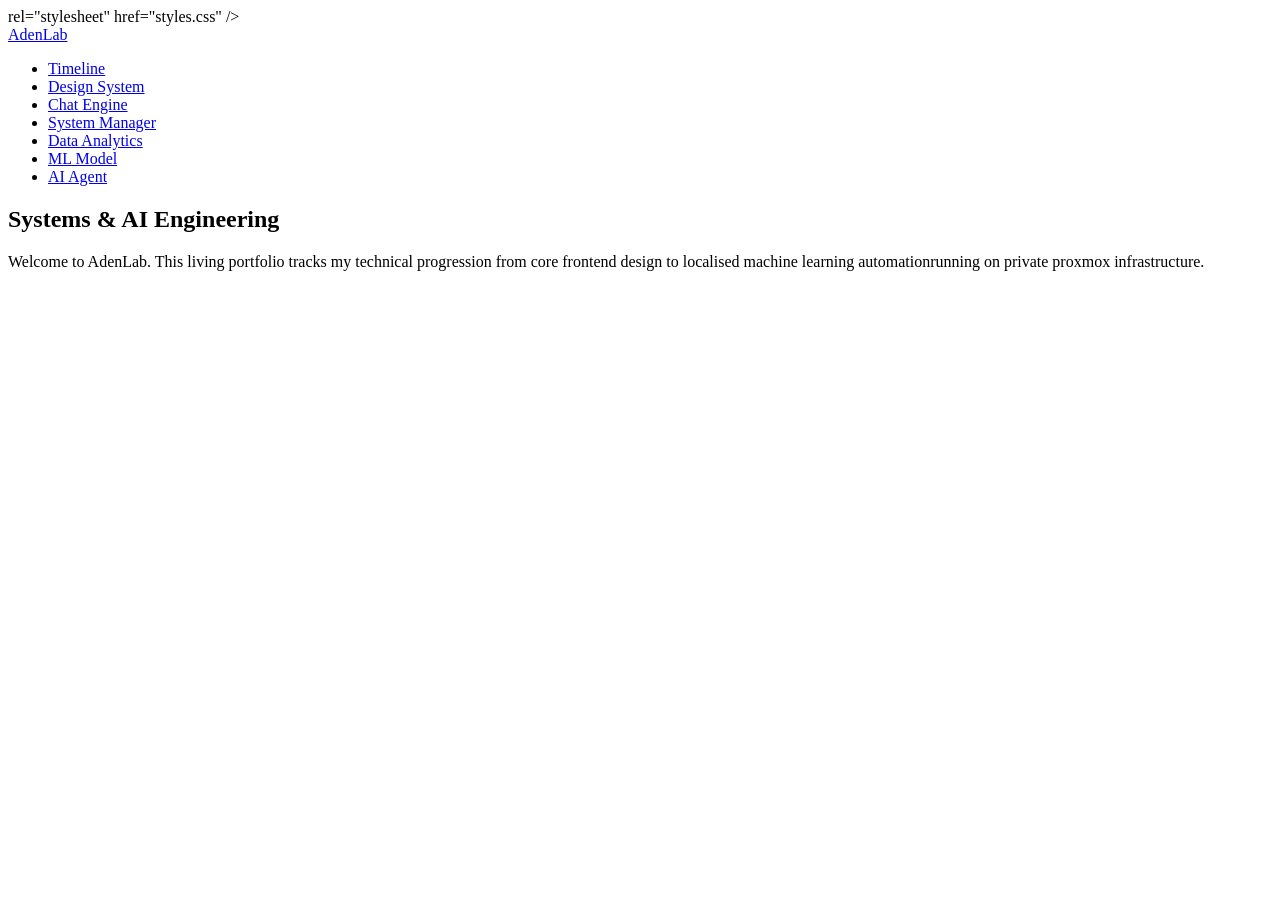
==== index.html @ 6dbb4dad "feat: initialize portfolio hub with teal workstation theme" ====
﻿<!DOCTYPE html>

<html lang="en">
<head>
    <meta charset="utf-8" />
    <meta name="viewport" content="width=device-width, initial-scale=1.0" />
    <title>AdenLab | Systems & AI Engineering</title>
    <link /> rel="stylesheet" href="styles.css" />
</head>
<body>
    <header>
        <nav>
            <a href="/" class="logo">AdenLab</a>
            <ul>
                <li><a href="/timeline">Timeline</a></li>
                <li><a href="/design-system">Design System</a></li>
                <li><a href="/chat-engine">Chat Engine</a></li>
                <li><a href="/system-manager">System Manager</a></li>
                <li><a href="/data-analytics">Data Analytics</a></li>
                <li><a href="/ml-classifier">ML Model</a></li>
                <li><a href="/assistant" class="btn-highlight">AI Agent</a></li>
            </ul>
        </nav>
    </header>

    <main>
        <section class="hero">
            <h1>Systems & AI Engineering</h1>
            <p>Welcome to AdenLab. This living portfolio tracks my technical progression from core frontend design to localised machine learning automationrunning on private proxmox infrastructure.</p>
        </section>

    </main>
</body>
</html>
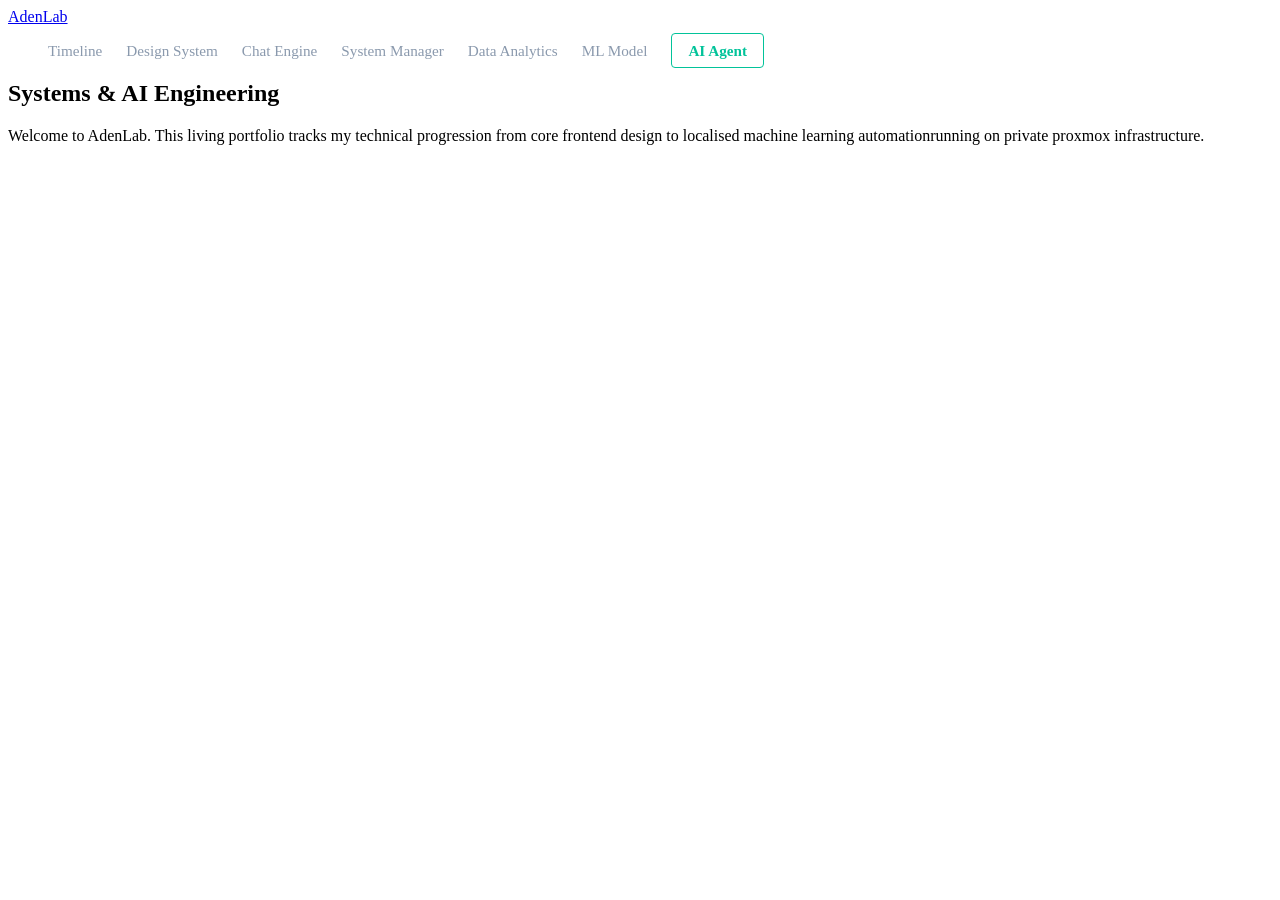
==== commit 91f4f974: "fix: update timeline stylesheet path to absolute root" ====
--- a/index.html
+++ b/index.html
@@ -5,7 +5,7 @@
     <meta charset="utf-8" />
     <meta name="viewport" content="width=device-width, initial-scale=1.0" />
     <title>AdenLab | Systems & AI Engineering</title>
-    <link /> rel="stylesheet" href="styles.css" />
+    <link rel="stylesheet" href="styles.css" />
 </head>
 <body>
     <header>
--- a/styles.css
+++ b/styles.css
@@ -0,0 +1,47 @@
+﻿:root {
+    --bg-primary: #0b0f19; /* Deep slate-navy canvas */
+    --panel-bg: #121826; /* Slightly lighter container backgrounds */
+    --text-primary: #ffffff; /* Crisp white for readable headers */
+    --text-secondary: #8a99ad; /* Soft slate-grey for body descriptions */
+    --accent: #02c39a; /* Your core structural Teal accent */
+    --accent-hover: #00a896; /* Darker, richer Teal for interactive states */
+    --border-subtle: #1f293d; /* Clean divider grid lines */
+}
+
+nav ul {
+    list-style: none;
+    display: flex;
+    align-items: center;
+    gap: 1.5rem;
+}
+
+    nav ul li a {
+        color: var(--text-secondary);
+        text-decoration: none;
+        font-size: 0.95rem;
+        font-weight: 500;
+        transition: color 0.2s ease;
+    }
+
+        nav ul li a:hover {
+            color: var(--accent);
+        }
+
+        nav ul li a.btn-highlight {
+            background-color: transparent;
+            color: var(--accent);
+            border: 1px solid var(--accent);
+            padding: 0.5rem 1rem;
+            border-radius: 4px;
+            font-weight: 600;
+            transition: all 0.2s ease;
+        }
+
+            nav ul li a.btn-highlight:hover {
+                background-color: var(--accent);
+                color: var(--bg-primary);
+            }
+
+body
+{
+}
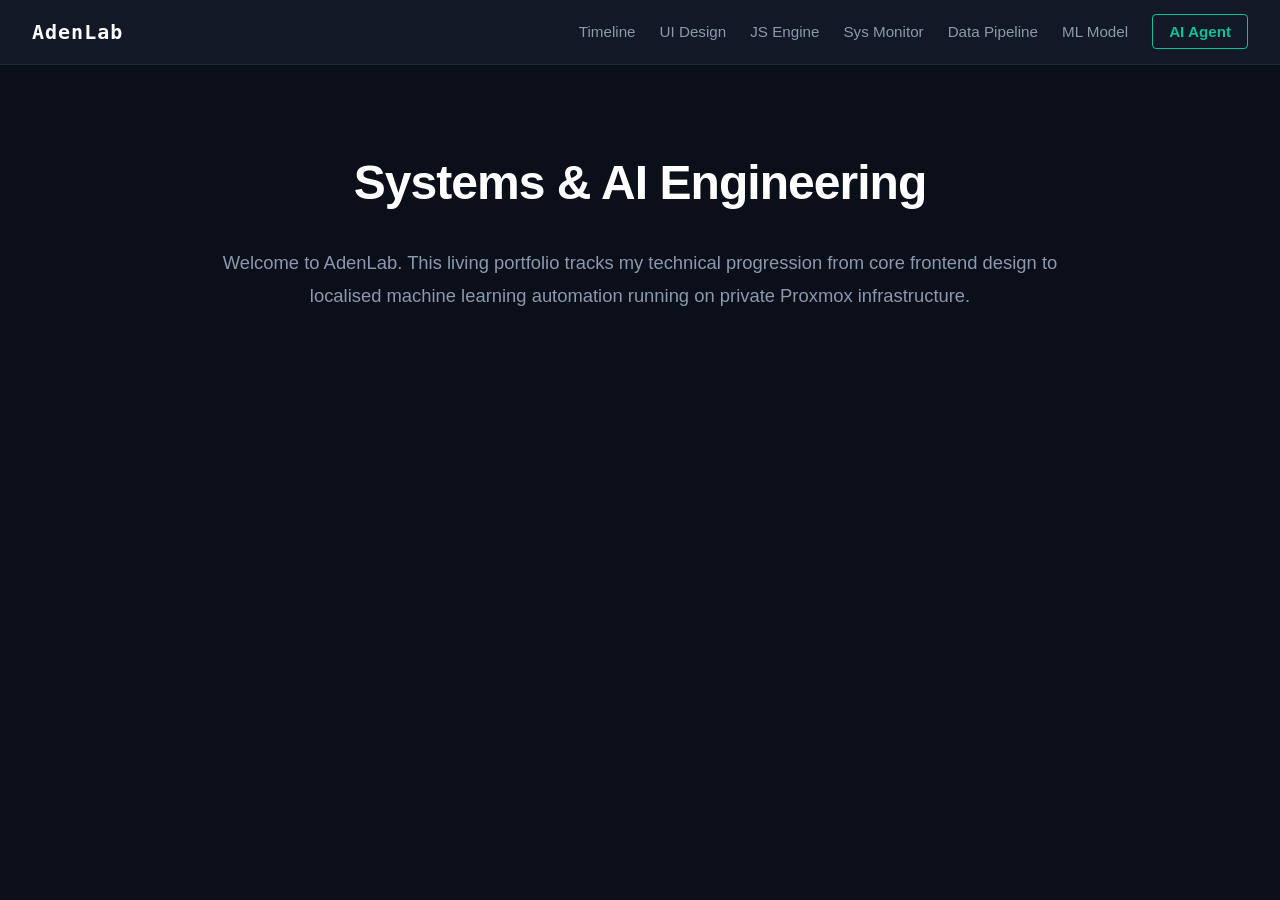
==== commit c83b5143: "Fixed Nav and home page" ====
--- a/index.html
+++ b/index.html
@@ -1,5 +1,4 @@
 ﻿<!DOCTYPE html>
-
 <html lang="en">
 <head>
     <meta charset="utf-8" />
@@ -13,10 +12,10 @@
             <a href="/" class="logo">AdenLab</a>
             <ul>
                 <li><a href="/timeline">Timeline</a></li>
-                <li><a href="/design-system">Design System</a></li>
-                <li><a href="/chat-engine">Chat Engine</a></li>
-                <li><a href="/system-manager">System Manager</a></li>
-                <li><a href="/data-analytics">Data Analytics</a></li>
+                <li><a href="/design-system">UI Design</a></li>
+                <li><a href="/chat-engine">JS Engine</a></li>
+                <li><a href="/system-manager">Sys Monitor</a></li>
+                <li><a href="/data-analytics">Data Pipeline</a></li>
                 <li><a href="/ml-classifier">ML Model</a></li>
                 <li><a href="/assistant" class="btn-highlight">AI Agent</a></li>
             </ul>
@@ -26,9 +25,8 @@
     <main>
         <section class="hero">
             <h1>Systems & AI Engineering</h1>
-            <p>Welcome to AdenLab. This living portfolio tracks my technical progression from core frontend design to localised machine learning automationrunning on private proxmox infrastructure.</p>
+            <p>Welcome to AdenLab. This living portfolio tracks my technical progression from core frontend design to localised machine learning automation running on private Proxmox infrastructure.</p>
         </section>
-
     </main>
 </body>
 </html>
--- a/styles.css
+++ b/styles.css
@@ -8,6 +8,51 @@
     --border-subtle: #1f293d; /* Clean divider grid lines */
 }
 
+/* Fixed universal selector from - to * */
+* {
+    margin: 0;
+    padding: 0;
+    box-sizing: border-box;
+}
+
+body {
+    background-color: var(--bg-primary);
+    color: var(--text-primary);
+    font-family: -apple-system, BlinkMacSystemFont, "Segoe UI", Roboto, sans-serif;
+    line-height: 1.6;
+}
+
+/* --- Global Header & Navigation (Desktop Default) --- */
+header {
+    background-color: var(--panel-bg);
+    border-bottom: 1px solid var(--border-subtle);
+    position: sticky;
+    top: 0;
+    z-index: 100;
+}
+
+nav {
+    max-width: 1400px;
+    margin: 0 auto;
+    padding: 1rem 2rem;
+    display: flex;
+    justify-content: space-between;
+    align-items: center;
+}
+
+.logo {
+    font-size: 1.25rem;
+    font-weight: 700;
+    font-family: monospace;
+    color: var(--text-primary);
+    text-decoration: none;
+    letter-spacing: 0.05em;
+}
+
+    .logo:hover {
+        color: var(--accent);
+    }
+
 nav ul {
     list-style: none;
     display: flex;
@@ -23,7 +68,8 @@
         transition: color 0.2s ease;
     }
 
-        nav ul li a:hover {
+        nav ul li a:hover,
+        nav ul li a.active {
             color: var(--accent);
         }
 
@@ -42,6 +88,447 @@
                 color: var(--bg-primary);
             }
 
-body
-{
-}+/* --- Home Page Hero Component --- */
+.hero {
+    max-width: 900px;
+    margin: 5rem auto;
+    padding: 0 2rem;
+    text-align: center;
+}
+
+    .hero h1 {
+        font-size: 3rem;
+        font-weight: 700;
+        margin-bottom: 1.5rem;
+        color: var(--text-primary);
+        letter-spacing: -0.02em;
+    }
+
+    .hero p {
+        color: var(--text-secondary);
+        font-size: 1.15rem;
+        line-height: 1.8;
+    }
+/* --- Master Timeline Layout Elements --- */
+
+.timeline-container {
+    max-width: 800px;
+    margin: 4rem auto;
+    padding: 0 2rem;
+}
+
+    .timeline-container h1 {
+        font-size: 2.5rem;
+        font-weight: 700;
+        margin-bottom: 0.5rem;
+        color: var(--text-primary);
+    }
+
+    .timeline-container .subtitle {
+        color: var(--text-secondary);
+        font-size: 1.1rem;
+        margin-bottom: 3rem;
+    }
+
+/* The Vertical Track Line */
+.timeline-axis {
+    border-left: 2px solid var(--border-subtle);
+    padding-left: 2rem;
+    display: flex;
+    flex-direction: column;
+    gap: 2.5rem;
+    margin-left: 0.5rem;
+}
+
+/* Individual Milestone Cards */
+.timeline-card {
+    background-color: var(--panel-bg);
+    border: 1px solid var(--border-subtle);
+    padding: 2rem;
+    border-radius: 8px;
+    position: relative;
+    transition: transform 0.2s ease, border-color 0.2s ease;
+}
+
+    /* Visual Node Indicator Dot on the Left Line */
+    .timeline-card::before {
+        content: "";
+        position: absolute;
+        left: calc(-2rem - 7px);
+        top: 2.3rem;
+        width: 12px;
+        height: 12px;
+        border-radius: 50%;
+        background-color: var(--border-subtle);
+        border: 2px solid var(--bg-primary);
+    }
+
+    /* Style Modifications for Active/In-Progress Milestones */
+    .timeline-card.current {
+        border-color: var(--accent);
+    }
+
+        .timeline-card.current::before {
+            background-color: var(--accent);
+            box-shadow: 0 0 10px var(--accent);
+        }
+
+/* Internal Card Text Spacing */
+.card-header {
+    display: flex;
+    justify-content: space-between;
+    align-items: center;
+    margin-bottom: 1rem;
+}
+
+.timeline-card h2 {
+    font-size: 1.4rem;
+    margin-bottom: 0.75rem;
+    color: var(--text-primary);
+}
+
+.timeline-card p {
+    color: var(--text-secondary);
+    margin-bottom: 1.25rem;
+    font-size: 0.95rem;
+}
+
+/* Custom Checklist Inside the Cards */
+.timeline-card ul {
+    list-style: none;
+    display: flex;
+    flex-direction: column;
+    gap: 0.75rem;
+}
+
+    .timeline-card ul li {
+        color: var(--text-secondary);
+        font-size: 0.9rem;
+        position: relative;
+        padding-left: 1.5rem;
+    }
+
+        /* Custom Checklist Checkboxes */
+        .timeline-card ul li::before {
+            content: "☐";
+            position: absolute;
+            left: 0;
+            color: var(--text-secondary);
+        }
+
+.timeline-card.current ul li::before {
+    color: var(--accent);
+}
+
+/* Style Modifications for Active/In-Progress Milestones */
+.timeline-card.current {
+    border-color: var(--accent);
+}
+
+    .timeline-card.current::before {
+        background-color: var(--accent);
+        box-shadow: 0 0 10px var(--accent);
+    }
+
+/* Style Modifications for Completed Milestones */
+.timeline-card.complete {
+    border-color: #00a896;
+    opacity: 0.85;
+}
+
+    .timeline-card.complete::before {
+        background-color: #00a896;
+        box-shadow: none;
+    }
+
+    .timeline-card.complete ul li::before {
+        content: "✓";
+        color: #00a896;
+        font-weight: 700;
+    }
+
+/* Internal Card Text Spacing */
+.card-header {
+    display: flex;
+}
+
+    /* Status Badges */
+    .badge {
+    font-size: 0.75rem;
+    font-weight: 700;
+    padding: 0.25rem 0.5rem;
+    border-radius: 4px;
+    letter-spacing: 0.05em;
+}
+
+.badge-progress {
+    background-color: rgba(2, 195, 154, 0.1);
+    color: var(--accent);
+    border: 1px solid var(--accent);
+}
+
+.badge-future {
+    background-color: rgba(138, 153, 173, 0.1);
+    color: var(--text-secondary);
+    border: 1px solid var(--border-subtle);
+}
+
+.date {
+    font-size: 0.85rem;
+    color: var(--text-secondary);
+    font-weight: 500;
+}
+
+/* --- AI Workspace Dashboard Layout Elements --- */
+
+/* The Main Outer Viewport Container Wrapper */
+.workspace-wrapper {
+    max-width: 1400px;
+    margin: 2rem auto;
+    padding: 0 2rem;
+    /* Activate CSS Grid for full structural alignment */
+    display: grid;
+    grid-template-columns: 1fr 1fr; /* Splits desktop space into two equal columns */
+    gap: 2rem; /* Injects precise spacing between panels */
+    min-height: calc(100vh - 120px); /* Stretches dashboard vertically to fill viewport screen */
+}
+
+/* Base Stylings for Both Left and Right Master Panels */
+.panel {
+    background-color: var(--panel-bg);
+    border: 1px solid var(--border-subtle);
+    border-radius: 8px;
+    display: flex;
+    flex-direction: column; /* Stacks header, content, and footer controls vertically */
+    overflow: hidden; /* Prevents internal content from bleeding outside rounding */
+}
+
+/* Header Sections inside Panels */
+.panel-header {
+    background-color: rgba(255, 255, 255, 0.02);
+    border-bottom: 1px solid var(--border-subtle);
+    padding: 1.25rem;
+    display: flex;
+    justify-content: space-between;
+    align-items: center;
+}
+
+    .panel-header h2 {
+        font-size: 1.1rem;
+        font-family: monospace; /* Gives a system console workstation aesthetic */
+        color: var(--text-primary);
+        letter-spacing: 0.05em;
+    }
+
+/* --- Left Panel: Terminal Chat Viewport Elements --- */
+
+.chat-panel {
+    height: 100%;
+}
+
+.chat-log-container {
+    flex: 1; /* Forces the log block to absorb all available empty center space */
+    padding: 1.5rem;
+    font-family: monospace;
+    font-size: 0.9rem;
+    overflow-y: auto; /* Adds automated scrollbars when log length overflows text boxes */
+}
+
+.system-message {
+    color: var(--accent); /* Highlights terminal core statuses in your signature Teal */
+    background-color: rgba(2, 195, 154, 0.05);
+    padding: 0.75rem 1rem;
+    border-radius: 4px;
+    border-left: 3px solid var(--accent);
+}
+
+/* Lower Prompt Entry Bar Input Controls */
+.chat-input-bar {
+    padding: 1.25rem;
+    background-color: rgba(0, 0, 0, 0.15);
+    border-top: 1px solid var(--border-subtle);
+    display: flex;
+    gap: 0.75rem;
+}
+
+    .chat-input-bar input {
+        flex: 1;
+        background-color: var(--bg-primary);
+        border: 1px solid var(--border-subtle);
+        padding: 0.75rem 1rem;
+        border-radius: 4px;
+        color: var(--text-primary);
+        font-size: 0.9rem;
+    }
+
+    .chat-input-bar button {
+        background-color: rgba(23, 32, 48, 0.8);
+        color: var(--text-secondary);
+        border: 1px solid var(--border-subtle);
+        padding: 0.75rem 1.5rem;
+        border-radius: 4px;
+        font-weight: 600;
+        cursor: not-allowed; /* Shows user controls are temporarily safely locked down */
+    }
+
+/* Status Indicator Dot System */
+.status-indicator-dot {
+    width: 8px;
+    height: 8px;
+    border-radius: 50%;
+}
+
+    .status-indicator-dot.online {
+        background-color: var(--accent);
+        box-shadow: 0 0 8px var(--accent);
+    }
+
+/* --- Right Panel: IoT Topology Elements --- */
+
+.iot-grid-container {
+    padding: 1.5rem;
+    display: grid;
+    grid-template-columns: repeat(auto-fill, minmax(220px, 1fr)); /* Automated fluid card wrapping */
+    gap: 1.25rem;
+    overflow-y: auto;
+}
+
+/* Hardware Display Cards */
+.iot-card {
+    background-color: var(--bg-primary);
+    border: 1px solid var(--border-subtle);
+    padding: 1.25rem;
+    border-radius: 6px;
+    display: flex;
+    flex-direction: column;
+    gap: 0.75rem;
+}
+
+.card-meta {
+    display: flex;
+    justify-content: space-between;
+    align-items: center;
+}
+
+.device-type {
+    font-size: 0.75rem;
+    color: var(--text-secondary);
+    text-transform: uppercase;
+    font-weight: 600;
+    letter-spacing: 0.05em;
+}
+
+.device-status {
+    font-size: 0.75rem;
+    font-weight: 700;
+    padding: 0.15rem 0.4rem;
+    border-radius: 4px;
+}
+
+    .device-status.status-on {
+        background-color: rgba(2, 195, 154, 0.1);
+        color: var(--accent);
+    }
+
+    .device-status.status-off {
+        background-color: rgba(255, 255, 255, 0.05);
+        color: var(--text-secondary);
+    }
+
+.iot-card h3 {
+    font-size: 1.1rem;
+    color: var(--text-primary);
+}
+
+.iot-card .telemetry {
+    font-size: 0.85rem;
+    color: var(--text-secondary);
+    font-family: monospace;
+}
+
+/* ==========================================================================
+   📱 RESPONSIVE DESIGN BREAKPOINTS (Screens 768px and smaller)
+   ========================================================================== */
+@media screen and (max-width: 768px) {
+
+    /* --- Global Navigation Mobile Stacking --- */
+    nav {
+        flex-direction: column;
+        gap: 1rem;
+        padding: 1rem;
+    }
+
+        nav ul {
+            flex-wrap: wrap;
+            justify-content: center;
+            gap: 1rem;
+        }
+
+            nav ul li a {
+                font-size: 0.85rem;
+            }
+
+    /* --- Timeline Page Mobile Tweaks --- */
+    .timeline-container h1 {
+        font-size: 2rem;
+    }
+
+    .timeline-container {
+        margin: 2rem auto;
+    }
+
+    .timeline-axis {
+        padding-left: 1.25rem;
+        gap: 1.75rem;
+    }
+
+    .timeline-card {
+        padding: 1.25rem;
+    }
+
+        .timeline-card::before {
+            left: calc(-1.25rem - 7px);
+        }
+
+    .card-header {
+        flex-direction: column;
+        align-items: flex-start;
+        gap: 0.5rem;
+    }
+
+    /* --- Workspace Dashboard Mobile Overrides --- */
+    .workspace-wrapper {
+        grid-template-columns: 1fr; /* Collapses side-by-side into a single stack */
+        margin: 1rem auto;
+        padding: 0 1rem;
+        gap: 1.5rem;
+        min-height: auto;
+    }
+
+    .chat-panel {
+        height: 450px; /* Gives the terminal a solid fixed view height on phones */
+    }
+
+    .iot-panel {
+        max-height: 500px; /* Limits the hardware container height */
+    }
+
+    .iot-grid-container {
+        grid-template-columns: 1fr; /* Drops device cards into a clean single stream */
+        padding: 1rem;
+        gap: 1rem;
+    }
+}
+
+.badge-progress {
+    background-color: rgba(2, 195, 154, 0.1);
+    color: var(--accent);
+    border: 1px solid var(--accent);
+}
+
+/* 🟢 ADD THIS NEW MOBILE RULE HERE: */
+.badge-complete {
+    background-color: rgba(0, 168, 150, 0.1);
+    color: #00a896;
+    border: 1px solid #00a896;
+}
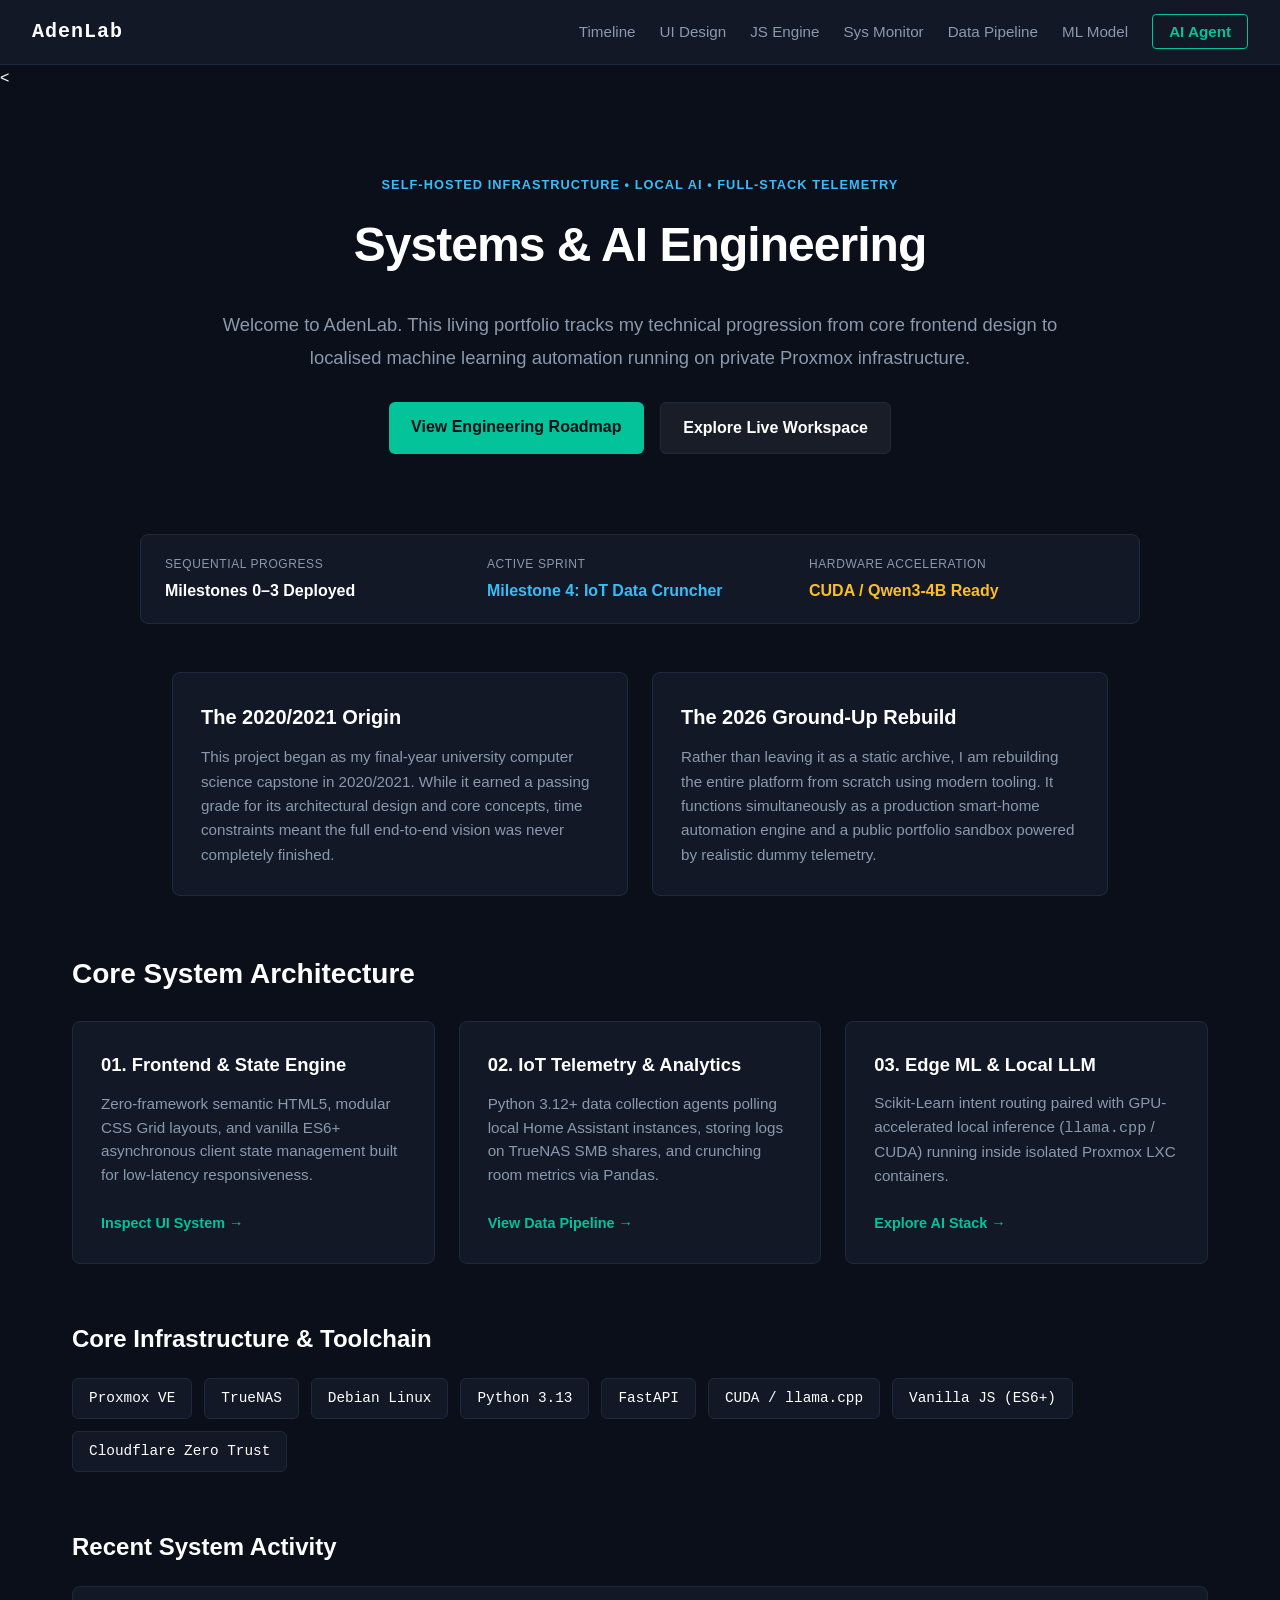
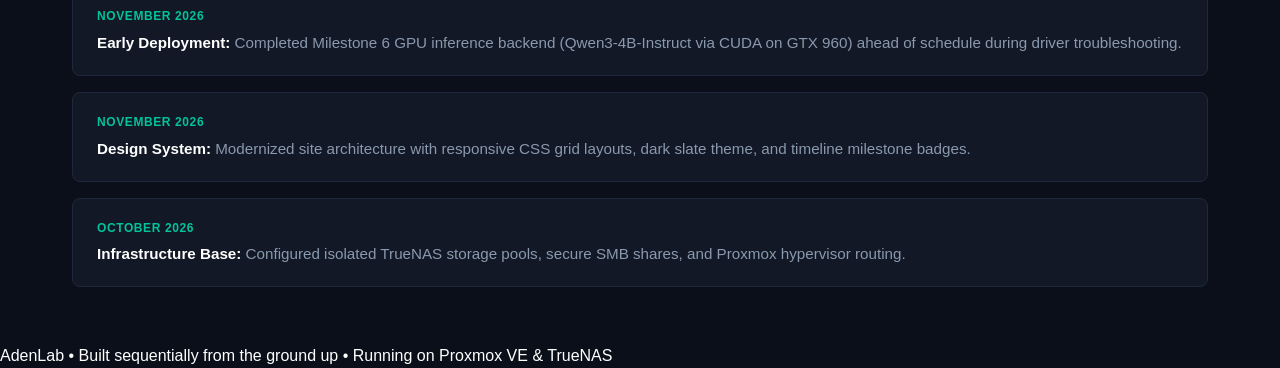
==== commit b7c09555: "- Updated index.html with a core infrastructure tech stack badge cloud and a recent system activity " ====
--- a/index.html
+++ b/index.html
@@ -22,11 +22,106 @@
         </nav>
     </header>
 
-    <main>
-        <section class="hero">
-            <h1>Systems & AI Engineering</h1>
-            <p>Welcome to AdenLab. This living portfolio tracks my technical progression from core frontend design to localised machine learning automation running on private Proxmox infrastructure.</p>
-        </section>
-    </main>
+    <<main>
+    <!-- Hero Section -->
+    <section class="hero">
+        <span class="hero-tag">Self-Hosted Infrastructure &bull; Local AI &bull; Full-Stack Telemetry</span>
+        <h1>Systems & AI Engineering</h1>
+        <p>Welcome to AdenLab. This living portfolio tracks my technical progression from core frontend design to localised machine learning automation running on private Proxmox infrastructure.</p>
+        <div class="hero-actions">
+            <a href="/timeline" class="btn-primary">View Engineering Roadmap</a>
+            <a href="/assistant" class="btn-secondary">Explore Live Workspace</a>
+        </div>
+    </section>
+
+    <!-- Current Build Status Strip -->
+    <section class="status-strip">
+        <div class="status-item">
+            <span class="status-label">Sequential Progress</span>
+            <span class="status-value">Milestones 0–3 Deployed</span>
+        </div>
+        <div class="status-item">
+            <span class="status-label">Active Sprint</span>
+            <span class="status-value active-text">Milestone 4: IoT Data Cruncher</span>
+        </div>
+        <div class="status-item">
+            <span class="status-label">Hardware Acceleration</span>
+            <span class="status-value early-text">CUDA / Qwen3-4B Ready</span>
+        </div>
+    </section>
+
+    <!-- Project Origin & Context -->
+    <section class="project-context">
+        <div class="context-card">
+            <h2>The 2020/2021 Origin</h2>
+            <p>This project began as my final-year university computer science capstone in 2020/2021. While it earned a passing grade for its architectural design and core concepts, time constraints meant the full end-to-end vision was never completely finished.</p>
+        </div>
+        <div class="context-card">
+            <h2>The 2026 Ground-Up Rebuild</h2>
+            <p>Rather than leaving it as a static archive, I am rebuilding the entire platform from scratch using modern tooling. It functions simultaneously as a production smart-home automation engine and a public portfolio sandbox powered by realistic dummy telemetry.</p>
+        </div>
+    </section>
+
+    <!-- Core Engineering Pillars -->
+    <section class="pillars-section">
+        <h2>Core System Architecture</h2>
+        <div class="pillars-grid">
+            <div class="pillar-card">
+                <h3>01. Frontend & State Engine</h3>
+                <p>Zero-framework semantic HTML5, modular CSS Grid layouts, and vanilla ES6+ asynchronous client state management built for low-latency responsiveness.</p>
+                <a href="/design-system" class="pillar-link">Inspect UI System &rarr;</a>
+            </div>
+            <div class="pillar-card">
+                <h3>02. IoT Telemetry & Analytics</h3>
+                <p>Python 3.12+ data collection agents polling local Home Assistant instances, storing logs on TrueNAS SMB shares, and crunching room metrics via Pandas.</p>
+                <a href="/data-analytics" class="pillar-link">View Data Pipeline &rarr;</a>
+            </div>
+            <div class="pillar-card">
+                <h3>03. Edge ML & Local LLM</h3>
+                <p>Scikit-Learn intent routing paired with GPU-accelerated local inference (<code>llama.cpp</code> / CUDA) running inside isolated Proxmox LXC containers.</p>
+                <a href="/ml-classifier" class="pillar-link">Explore AI Stack &rarr;</a>
+            </div>
+        </div>
+    </section>
+
+    <!-- Tech Stack & Toolchain -->
+    <section class="tech-stack-section">
+        <h2>Core Infrastructure &amp; Toolchain</h2>
+        <div class="badge-cloud">
+            <span class="tech-badge">Proxmox VE</span>
+            <span class="tech-badge">TrueNAS</span>
+            <span class="tech-badge">Debian Linux</span>
+            <span class="tech-badge">Python 3.13</span>
+            <span class="tech-badge">FastAPI</span>
+            <span class="tech-badge">CUDA / llama.cpp</span>
+            <span class="tech-badge">Vanilla JS (ES6+)</span>
+            <span class="tech-badge">Cloudflare Zero Trust</span>
+        </div>
+    </section>
+
+    <!-- Recent System Activity / Changelog Feed -->
+    <section class="activity-section">
+        <h2>Recent System Activity</h2>
+        <div class="activity-feed">
+            <div class="activity-item">
+                <span class="activity-date">November 2026</span>
+                <p><strong>Early Deployment:</strong> Completed Milestone 6 GPU inference backend (Qwen3-4B-Instruct via CUDA on GTX 960) ahead of schedule during driver troubleshooting.</p>
+            </div>
+            <div class="activity-item">
+                <span class="activity-date">November 2026</span>
+                <p><strong>Design System:</strong> Modernized site architecture with responsive CSS grid layouts, dark slate theme, and timeline milestone badges.</p>
+            </div>
+            <div class="activity-item">
+                <span class="activity-date">October 2026</span>
+                <p><strong>Infrastructure Base:</strong> Configured isolated TrueNAS storage pools, secure SMB shares, and Proxmox hypervisor routing.</p>
+            </div>
+        </div>
+    </section>
+
+</main>
+
+    <footer>
+        <p>AdenLab &bull; Built sequentially from the ground up &bull; Running on Proxmox VE &amp; TrueNAS</p>
+    </footer>
 </body>
 </html>
--- a/styles.css
+++ b/styles.css
@@ -109,6 +109,178 @@
         font-size: 1.15rem;
         line-height: 1.8;
     }
+
+/* --- Home Page Extended Components (Hero Actions, Status Strip, Context, Pillars) --- */
+.hero-tag {
+    display: inline-block;
+    font-size: 0.8rem;
+    font-weight: 600;
+    letter-spacing: 0.08em;
+    text-transform: uppercase;
+    color: #38bdf8;
+    margin-bottom: 0.75rem;
+}
+
+.hero-actions {
+    display: flex;
+    gap: 1rem;
+    margin-top: 1.75rem;
+    justify-content: center;
+    flex-wrap: wrap;
+}
+
+.btn-primary, .btn-secondary {
+    padding: 0.75rem 1.4rem;
+    border-radius: 6px;
+    font-weight: 600;
+    text-decoration: none;
+    transition: all 0.2s ease;
+}
+
+.btn-primary {
+    background-color: var(--accent);
+    color: var(--bg-primary);
+}
+
+    .btn-primary:hover {
+        background-color: var(--accent-hover);
+    }
+
+.btn-secondary {
+    background-color: rgba(255, 255, 255, 0.06);
+    color: var(--text-primary);
+    border: 1px solid var(--border-subtle);
+}
+
+    .btn-secondary:hover {
+        background-color: rgba(255, 255, 255, 0.12);
+    }
+
+/* Status Strip */
+.status-strip {
+    max-width: 1000px;
+    margin: 2.5rem auto;
+    padding: 1.25rem 1.5rem;
+    background: var(--panel-bg);
+    border: 1px solid var(--border-subtle);
+    border-radius: 8px;
+    display: grid;
+    grid-template-columns: repeat(auto-fit, minmax(220px, 1fr));
+    gap: 1rem;
+}
+
+.status-item {
+    display: flex;
+    flex-direction: column;
+    gap: 0.25rem;
+}
+
+.status-label {
+    font-size: 0.75rem;
+    text-transform: uppercase;
+    letter-spacing: 0.05em;
+    color: var(--text-secondary);
+}
+
+.status-value {
+    font-weight: 600;
+    color: var(--text-primary);
+}
+
+    .status-value.active-text {
+        color: #38bdf8;
+    }
+
+    .status-value.early-text {
+        color: #fbbf24;
+    }
+
+/* Project Origin Two-Column Grid */
+.project-context {
+    max-width: 1000px;
+    margin: 3rem auto;
+    padding: 0 2rem;
+    display: grid;
+    grid-template-columns: repeat(auto-fit, minmax(300px, 1fr));
+    gap: 1.5rem;
+}
+
+.context-card {
+    background-color: var(--panel-bg);
+    border: 1px solid var(--border-subtle);
+    border-radius: 8px;
+    padding: 1.75rem;
+}
+
+    .context-card h2 {
+        margin-top: 0;
+        font-size: 1.25rem;
+        color: var(--text-primary);
+        margin-bottom: 0.75rem;
+    }
+
+    .context-card p {
+        color: var(--text-secondary);
+        line-height: 1.6;
+        margin-bottom: 0;
+        font-size: 0.95rem;
+    }
+
+/* Core Pillars Section */
+.pillars-section {
+    max-width: 1200px;
+    margin: 3.5rem auto;
+    padding: 0 2rem;
+}
+
+    .pillars-section h2 {
+        font-size: 1.75rem;
+        margin-bottom: 1.5rem;
+        color: var(--text-primary);
+    }
+
+.pillars-grid {
+    display: grid;
+    grid-template-columns: repeat(auto-fit, minmax(280px, 1fr));
+    gap: 1.5rem;
+}
+
+.pillar-card {
+    background-color: var(--panel-bg);
+    border: 1px solid var(--border-subtle);
+    border-radius: 8px;
+    padding: 1.75rem;
+    display: flex;
+    flex-direction: column;
+    justify-content: space-between;
+}
+
+    .pillar-card h3 {
+        margin-top: 0;
+        font-size: 1.15rem;
+        color: var(--text-primary);
+        margin-bottom: 0.75rem;
+    }
+
+    .pillar-card p {
+        color: var(--text-secondary);
+        line-height: 1.55;
+        font-size: 0.95rem;
+        margin-bottom: 1.5rem;
+    }
+
+.pillar-link {
+    display: inline-block;
+    color: var(--accent);
+    text-decoration: none;
+    font-weight: 600;
+    font-size: 0.9rem;
+}
+
+    .pillar-link:hover {
+        text-decoration: underline;
+    }
+
 /* --- Master Timeline Layout Elements --- */
 
 .timeline-container {
@@ -279,6 +451,24 @@
     font-weight: 500;
 }
 
+/* Early / Out-of-Sequence Milestone Styling */
+.timeline-card.early-milestone {
+    border-left: 4px solid #f59e0b; /* Amber accent to distinguish from sequential green */
+    background: linear-gradient(145deg, rgba(245, 158, 11, 0.06), rgba(15, 23, 42, 0.4));
+}
+
+.badge-early {
+    background-color: rgba(245, 158, 11, 0.15);
+    color: #fbbf24;
+    border: 1px solid rgba(245, 158, 11, 0.4);
+    padding: 0.25rem 0.6rem;
+    border-radius: 4px;
+    font-size: 0.75rem;
+    font-weight: 700;
+    letter-spacing: 0.05em;
+    text-transform: uppercase;
+}
+
 /* --- AI Workspace Dashboard Layout Elements --- */
 
 /* The Main Outer Viewport Container Wrapper */
@@ -526,6 +716,90 @@
     border: 1px solid var(--accent);
 }
 
+/* Tech Stack Badge Cloud */
+.tech-stack-section {
+    max-width: 1200px;
+    margin: 3.5rem auto;
+    padding: 0 2rem;
+}
+
+    .tech-stack-section h2 {
+        font-size: 1.5rem;
+        margin-bottom: 1.25rem;
+        color: var(--text-primary);
+    }
+
+.badge-cloud {
+    display: flex;
+    flex-wrap: wrap;
+    gap: 0.75rem;
+}
+
+.tech-badge {
+    background-color: var(--panel-bg);
+    color: var(--text-primary);
+    border: 1px solid var(--border-subtle);
+    padding: 0.5rem 1rem;
+    border-radius: 6px;
+    font-size: 0.9rem;
+    font-weight: 500;
+    font-family: monospace;
+    transition: border-color 0.2s ease, color 0.2s ease;
+}
+
+    .tech-badge:hover {
+        border-color: var(--accent);
+        color: var(--accent);
+    }
+
+/* Recent System Activity Feed */
+.activity-section {
+    max-width: 1200px;
+    margin: 3.5rem auto;
+    padding: 0 2rem;
+}
+
+    .activity-section h2 {
+        font-size: 1.5rem;
+        margin-bottom: 1.25rem;
+        color: var(--text-primary);
+    }
+
+.activity-feed {
+    display: flex;
+    flex-direction: column;
+    gap: 1rem;
+}
+
+.activity-item {
+    background-color: var(--panel-bg);
+    border: 1px solid var(--border-subtle);
+    border-radius: 8px;
+    padding: 1.25rem 1.5rem;
+    display: flex;
+    flex-direction: column;
+    gap: 0.35rem;
+}
+
+.activity-date {
+    font-size: 0.75rem;
+    text-transform: uppercase;
+    letter-spacing: 0.05em;
+    color: var(--accent);
+    font-weight: 700;
+}
+
+.activity-item p {
+    color: var(--text-secondary);
+    font-size: 0.95rem;
+    margin: 0;
+    line-height: 1.5;
+}
+
+.activity-item strong {
+    color: var(--text-primary);
+}
+
 /* 🟢 ADD THIS NEW MOBILE RULE HERE: */
 .badge-complete {
     background-color: rgba(0, 168, 150, 0.1);
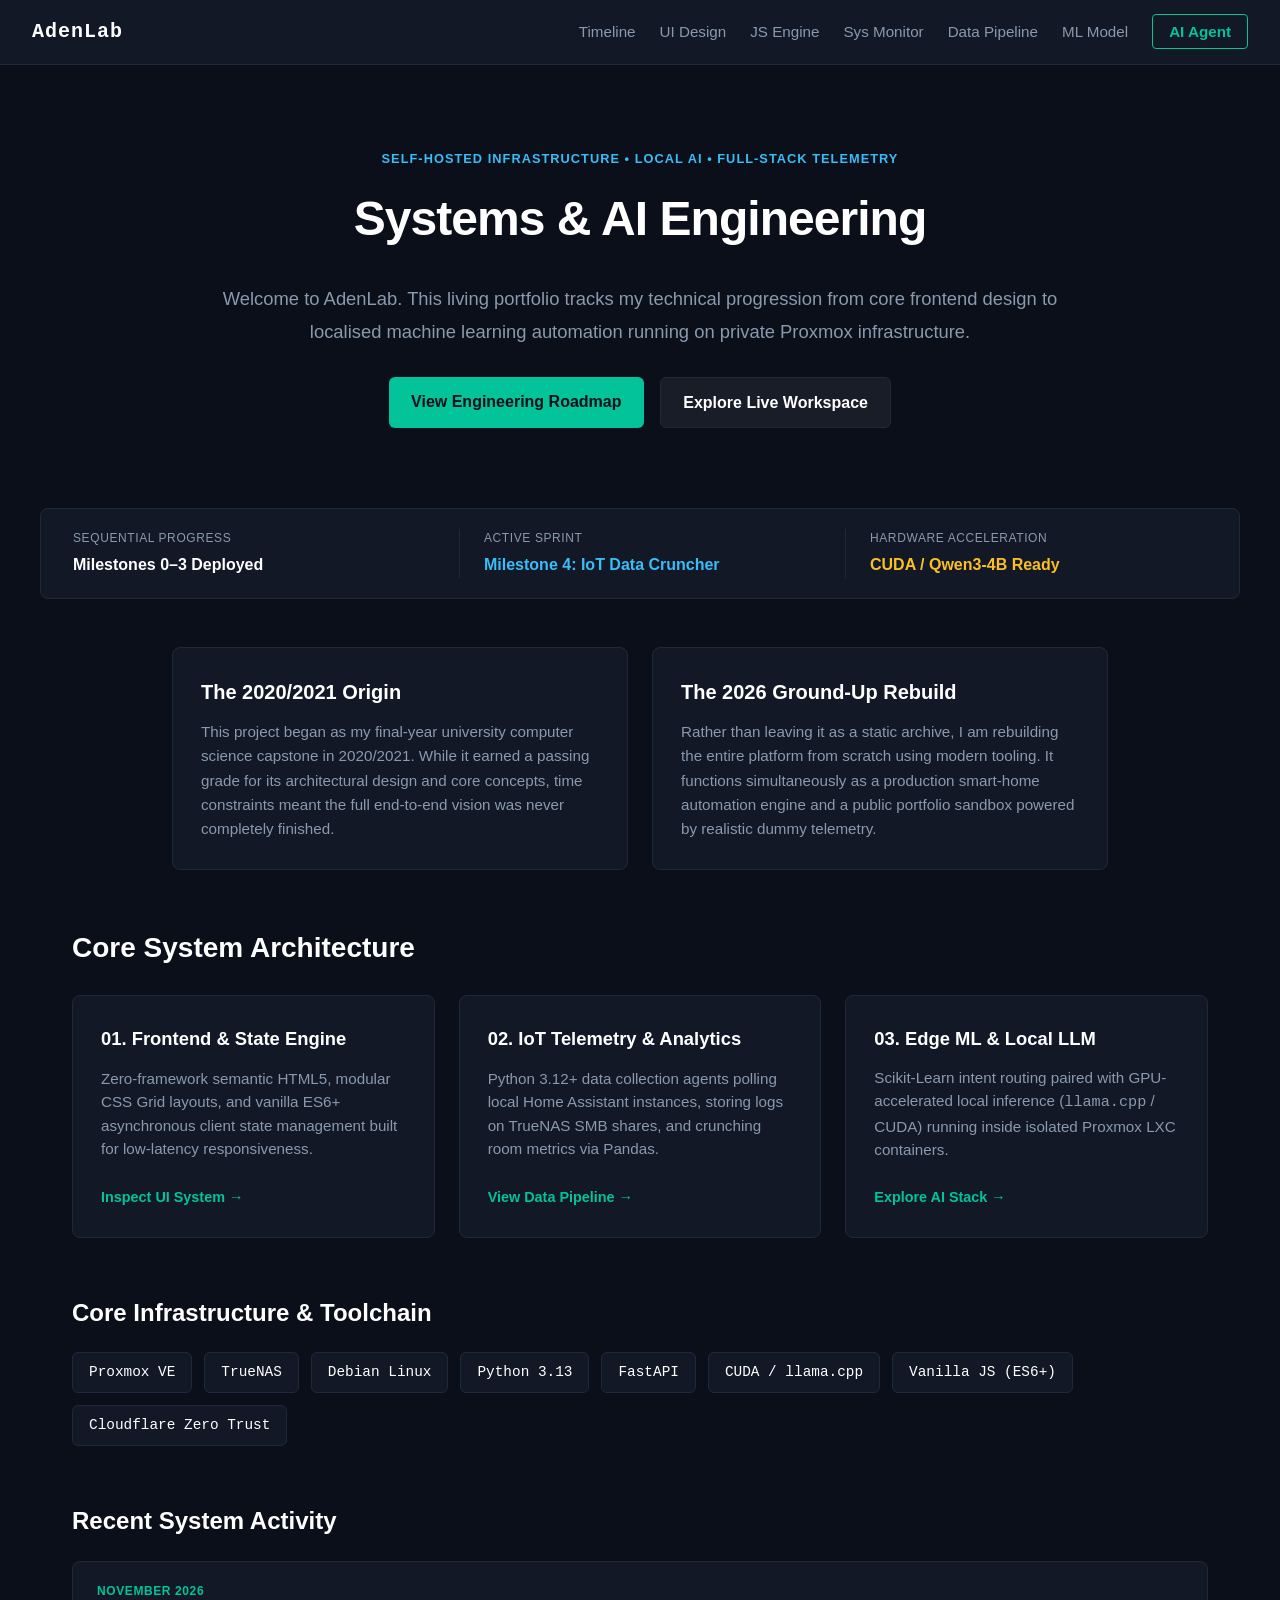
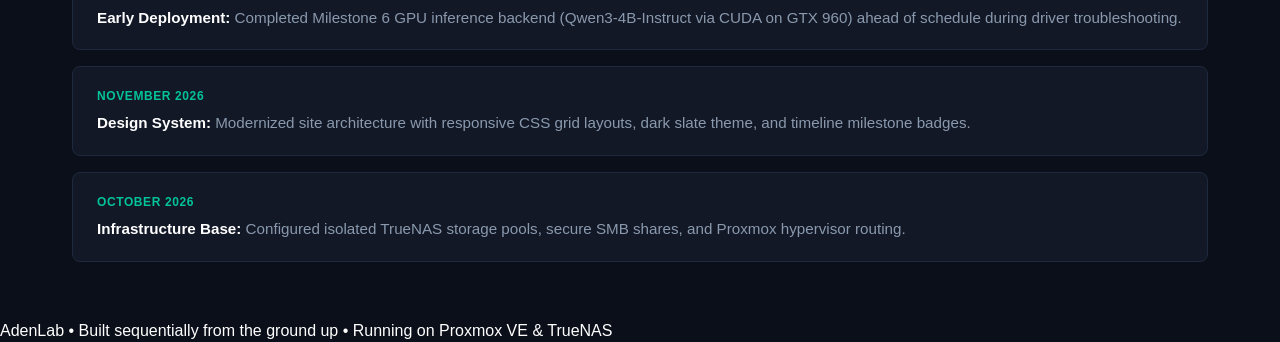
==== commit 005161b6: "- Updated .status-strip and .project-context max-width to 1200px to match the core architecture and " ====
--- a/index.html
+++ b/index.html
@@ -22,7 +22,7 @@
         </nav>
     </header>
 
-    <<main>
+    <main>
     <!-- Hero Section -->
     <section class="hero">
         <span class="hero-tag">Self-Hosted Infrastructure &bull; Local AI &bull; Full-Stack Telemetry</span>
--- a/styles.css
+++ b/styles.css
@@ -158,22 +158,29 @@
 
 /* Status Strip */
 .status-strip {
-    max-width: 1000px;
+    max-width: 1200px;
     margin: 2.5rem auto;
-    padding: 1.25rem 1.5rem;
+    padding: 1.25rem 2rem;
     background: var(--panel-bg);
     border: 1px solid var(--border-subtle);
     border-radius: 8px;
     display: grid;
     grid-template-columns: repeat(auto-fit, minmax(220px, 1fr));
-    gap: 1rem;
+    gap: 1.5rem;
 }
 
 .status-item {
     display: flex;
     flex-direction: column;
     gap: 0.25rem;
-}
+    padding-left: 1.5rem;
+    border-left: 1px solid var(--border-subtle);
+}
+
+    .status-item:first-child {
+        padding-left: 0;
+        border-left: none;
+    }
 
 .status-label {
     font-size: 0.75rem;
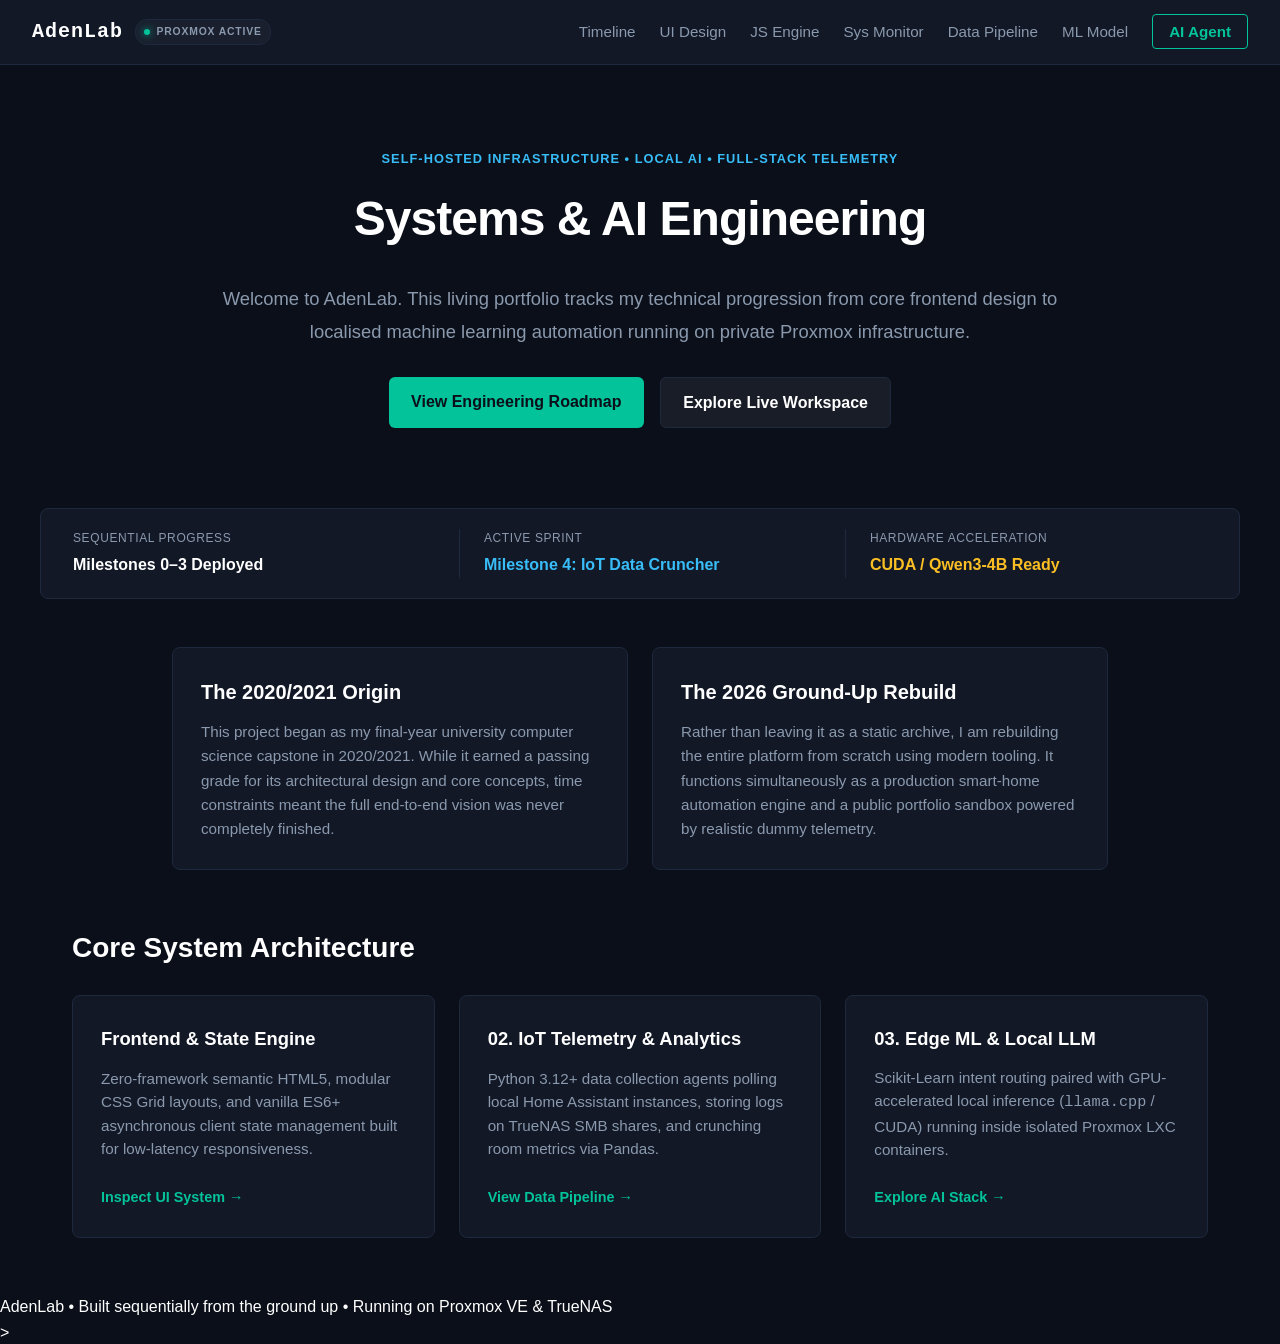
==== commit 38d30ef1: "feat(ui): add dynamic system status badge and health-check logic to navigation header" ====
--- a/index.html
+++ b/index.html
@@ -9,7 +9,9 @@
 <body>
     <header>
         <nav>
-            <a href="/" class="logo">AdenLab</a>
+            <a href="/" class="logo">
+                AdenLab <span id="system-status-pill" class="status-pill"><span id="status-dot" class="pulse-dot"></span> <span id="status-text">PROXMOX ACTIVE</span></span>
+            </a>
             <ul>
                 <li><a href="/timeline">Timeline</a></li>
                 <li><a href="/design-system">UI Design</a></li>
@@ -23,105 +25,131 @@
     </header>
 
     <main>
-    <!-- Hero Section -->
-    <section class="hero">
-        <span class="hero-tag">Self-Hosted Infrastructure &bull; Local AI &bull; Full-Stack Telemetry</span>
-        <h1>Systems & AI Engineering</h1>
-        <p>Welcome to AdenLab. This living portfolio tracks my technical progression from core frontend design to localised machine learning automation running on private Proxmox infrastructure.</p>
-        <div class="hero-actions">
-            <a href="/timeline" class="btn-primary">View Engineering Roadmap</a>
-            <a href="/assistant" class="btn-secondary">Explore Live Workspace</a>
-        </div>
-    </section>
+        <!-- Hero Section -->
+        <section class="hero">
+            <span class="hero-tag">Self-Hosted Infrastructure &bull; Local AI &bull; Full-Stack Telemetry</span>
+            <h1>Systems & AI Engineering</h1>
+            <p>Welcome to AdenLab. This living portfolio tracks my technical progression from core frontend design to localised machine learning automation running on private Proxmox infrastructure.</p>
+            <div class="hero-actions">
+                <a href="/timeline" class="btn-primary">View Engineering Roadmap</a>
+                <a href="/assistant" class="btn-secondary">Explore Live Workspace</a>
+            </div>
+        </section>
 
-    <!-- Current Build Status Strip -->
-    <section class="status-strip">
-        <div class="status-item">
-            <span class="status-label">Sequential Progress</span>
-            <span class="status-value">Milestones 0–3 Deployed</span>
-        </div>
-        <div class="status-item">
-            <span class="status-label">Active Sprint</span>
-            <span class="status-value active-text">Milestone 4: IoT Data Cruncher</span>
-        </div>
-        <div class="status-item">
-            <span class="status-label">Hardware Acceleration</span>
-            <span class="status-value early-text">CUDA / Qwen3-4B Ready</span>
-        </div>
-    </section>
+        <!-- Current Build Status Strip -->
+        <section class="status-strip">
+            <div class="status-item">
+                <span class="status-label">Sequential Progress</span>
+                <span class="status-value">Milestones 0–3 Deployed</span>
+            </div>
+            <div class="status-item">
+                <span class="status-label">Active Sprint</span>
+                <span class="status-value active-text">Milestone 4: IoT Data Cruncher</span>
+            </div>
+            <div class="status-item">
+                <span class="status-label">Hardware Acceleration</span>
+                <span class="status-value early-text">CUDA / Qwen3-4B Ready</span>
+            </div>
+        </section>
 
-    <!-- Project Origin & Context -->
-    <section class="project-context">
-        <div class="context-card">
-            <h2>The 2020/2021 Origin</h2>
-            <p>This project began as my final-year university computer science capstone in 2020/2021. While it earned a passing grade for its architectural design and core concepts, time constraints meant the full end-to-end vision was never completely finished.</p>
-        </div>
-        <div class="context-card">
-            <h2>The 2026 Ground-Up Rebuild</h2>
-            <p>Rather than leaving it as a static archive, I am rebuilding the entire platform from scratch using modern tooling. It functions simultaneously as a production smart-home automation engine and a public portfolio sandbox powered by realistic dummy telemetry.</p>
-        </div>
-    </section>
+        <!-- Project Origin & Context -->
+        <section class="project-context">
+            <div class="context-card">
+                <h2>The 2020/2021 Origin</h2>
+                <p>This project began as my final-year university computer science capstone in 2020/2021. While it earned a passing grade for its architectural design and core concepts, time constraints meant the full end-to-end vision was never completely finished.</p>
+            </div>
+            <div class="context-card">
+                <h2>The 2026 Ground-Up Rebuild</h2>
+                <p>Rather than leaving it as a static archive, I am rebuilding the entire platform from scratch using modern tooling. It functions simultaneously as a production smart-home automation engine and a public portfolio sandbox powered by realistic dummy telemetry.</p>
+            </div>
+        </section>
 
-    <!-- Core Engineering Pillars -->
-    <section class="pillars-section">
-        <h2>Core System Architecture</h2>
-        <div class="pillars-grid">
-            <div class="pillar-card">
-                <h3>01. Frontend & State Engine</h3>
-                <p>Zero-framework semantic HTML5, modular CSS Grid layouts, and vanilla ES6+ asynchronous client state management built for low-latency responsiveness.</p>
-                <a href="/design-system" class="pillar-link">Inspect UI System &rarr;</a>
+        <!-- Core Engineering Pillars -->
+        <section class="pillars-section">
+            <h2>Core System Architecture</h2>
+            <div class="pillars-grid">
+                <div class="pillar-card">
+                    <!-- Removed stray '1.' here -->
+                    <h3>Frontend & State Engine</h3>
+                    <p>Zero-framework semantic HTML5, modular CSS Grid layouts, and vanilla ES6+ asynchronous client state management built for low-latency responsiveness.</p>
+                    <a href="/design-system" class="pillar-link">Inspect UI System &rarr;</a>
+                </div>
+                <div class="pillar-card">
+                    <h3>02. IoT Telemetry & Analytics</h3>
+                    <p>Python 3.12+ data collection agents polling local Home Assistant instances, storing logs on TrueNAS SMB shares, and crunching room metrics via Pandas.</p>
+                    <a href="/data-analytics" class="pillar-link">View Data Pipeline &rarr;</a>
+                </div>
+                <div class="pillar-card">
+                    <h3>03. Edge ML & Local LLM</h3>
+                    <p>Scikit-Learn intent routing paired with GPU-accelerated local inference (<code>llama.cpp</code> / CUDA) running inside isolated Proxmox LXC containers.</p>
+                    <a href="/ml-classifier" class="pillar-link">Explore AI Stack &rarr;</a>
+                </div>
             </div>
-            <div class="pillar-card">
-                <h3>02. IoT Telemetry & Analytics</h3>
-                <p>Python 3.12+ data collection agents polling local Home Assistant instances, storing logs on TrueNAS SMB shares, and crunching room metrics via Pandas.</p>
-                <a href="/data-analytics" class="pillar-link">View Data Pipeline &rarr;</a>
-            </div>
-            <div class="pillar-card">
-                <h3>03. Edge ML & Local LLM</h3>
-                <p>Scikit-Learn intent routing paired with GPU-accelerated local inference (<code>llama.cpp</code> / CUDA) running inside isolated Proxmox LXC containers.</p>
-                <a href="/ml-classifier" class="pillar-link">Explore AI Stack &rarr;</a>
-            </div>
-        </div>
-    </section>
+        </section>
 
-    <!-- Tech Stack & Toolchain -->
-    <section class="tech-stack-section">
-        <h2>Core Infrastructure &amp; Toolchain</h2>
-        <div class="badge-cloud">
-            <span class="tech-badge">Proxmox VE</span>
-            <span class="tech-badge">TrueNAS</span>
-            <span class="tech-badge">Debian Linux</span>
-            <span class="tech-badge">Python 3.13</span>
-            <span class="tech-badge">FastAPI</span>
-            <span class="tech-badge">CUDA / llama.cpp</span>
-            <span class="tech-badge">Vanilla JS (ES6+)</span>
-            <span class="tech-badge">Cloudflare Zero Trust</span>
-        </div>
-    </section>
-
-    <!-- Recent System Activity / Changelog Feed -->
-    <section class="activity-section">
-        <h2>Recent System Activity</h2>
-        <div class="activity-feed">
-            <div class="activity-item">
-                <span class="activity-date">November 2026</span>
-                <p><strong>Early Deployment:</strong> Completed Milestone 6 GPU inference backend (Qwen3-4B-Instruct via CUDA on GTX 960) ahead of schedule during driver troubleshooting.</p>
-            </div>
-            <div class="activity-item">
-                <span class="activity-date">November 2026</span>
-                <p><strong>Design System:</strong> Modernized site architecture with responsive CSS grid layouts, dark slate theme, and timeline milestone badges.</p>
-            </div>
-            <div class="activity-item">
-                <span class="activity-date">October 2026</span>
-                <p><strong>Infrastructure Base:</strong> Configured isolated TrueNAS storage pools, secure SMB shares, and Proxmox hypervisor routing.</p>
-            </div>
-        </div>
-    </section>
-
-</main>
+        <!-- ... rest of your main and footer ... -->
+    </main>
 
     <footer>
         <p>AdenLab &bull; Built sequentially from the ground up &bull; Running on Proxmox VE &amp; TrueNAS</p>
     </footer>
+
+    <!-- JavaScript must be inside script tags and before closing body -->
+    <script>
+                document.addEventListener("DOMContentLoaded", () => {
+                    const statusPill = document.getElementById("system-status-pill");
+                    const statusDot = document.getElementById("status-dot");
+                    const statusText = document.getElementById("status-text");
+
+                    const HEALTH_CHECK_URL = 'https://your-proxmox-ip-or-api/health';
+
+                    async function checkSystemHealth() {
+                        try {
+                            const controller = new AbortController();
+                            const timeoutId = setTimeout(() => controller.abort(), 3000);
+
+                            const response = await fetch(HEALTH_CHECK_URL, {
+                                method: 'GET',
+                                mode: 'no-cors',
+                                signal: controller.signal
+                            });
+
+                            clearTimeout(timeoutId);
+                            setOnlineState();
+                        } catch (error) {
+                            setOfflineState("MAINTENANCE");
+                        }
+                    }
+
+                    function setOnlineState() {
+                        if (statusText) statusText.textContent = "PROXMOX ACTIVE";
+                        if (statusPill) {
+                            statusPill.style.borderColor = "var(--border-subtle)";
+                            statusPill.style.color = "var(--text-secondary)";
+                        }
+                        if (statusDot) {
+                            statusDot.style.backgroundColor = "var(--accent)";
+                            statusDot.style.boxShadow = "0 0 8px var(--accent)";
+                            statusDot.className = "pulse-dot";
+                        }
+                    }
+
+                    function setOfflineState(reason = "OFFLINE") {
+                        if (statusText) statusText.textContent = `PROXMOX ${reason}`;
+                        if (statusPill) {
+                            statusPill.style.borderColor = "rgba(239, 68, 68, 0.4)";
+                            statusPill.style.color = "#ef4444";
+                        }
+                        if (statusDot) {
+                            statusDot.style.backgroundColor = "#ef4444";
+                            statusDot.style.boxShadow = "0 0 8px #ef4444";
+                            statusDot.className = "pulse-dot offline-pulse";
+                        }
+                    }
+
+                    // Uncomment when ready to poll real backend:
+                    // checkSystemHealth();
+                });
+    </script>>
 </body>
 </html>
--- a/styles.css
+++ b/styles.css
@@ -813,3 +813,74 @@
     color: #00a896;
     border: 1px solid #00a896;
 }
+/* --- Navigation Live Status Badge & Pulse --- */
+.logo {
+    display: flex;
+    align-items: center;
+    gap: 0.75rem;
+}
+
+.status-pill {
+    display: inline-flex;
+    align-items: center;
+    gap: 0.4rem;
+    font-size: 0.65rem;
+    font-family: -apple-system, BlinkMacSystemFont, "Segoe UI", Roboto, sans-serif;
+    font-weight: 600;
+    text-transform: uppercase;
+    letter-spacing: 0.08em;
+    color: var(--text-secondary);
+    background-color: rgba(255, 255, 255, 0.03);
+    border: 1px solid var(--border-subtle);
+    padding: 0.2rem 0.5rem;
+    border-radius: 12px;
+    transition: all 0.3s ease;
+}
+
+.pulse-dot {
+    width: 6px;
+    height: 6px;
+    background-color: var(--accent);
+    border-radius: 50%;
+    box-shadow: 0 0 8px var(--accent);
+    animation: pulse-animation 2s infinite;
+}
+
+@keyframes pulse-animation {
+    0% {
+        transform: scale(0.95);
+        box-shadow: 0 0 0 0 rgba(2, 195, 154, 0.7);
+    }
+
+    70% {
+        transform: scale(1);
+        box-shadow: 0 0 0 6px rgba(2, 195, 154, 0);
+    }
+
+    100% {
+        transform: scale(0.95);
+        box-shadow: 0 0 0 0 rgba(2, 195, 154, 0);
+    }
+}
+
+/* Red Offline Pulse for Maintenance/Outage States */
+.pulse-dot.offline-pulse {
+    animation: offline-pulse-animation 2s infinite;
+}
+
+@keyframes offline-pulse-animation {
+    0% {
+        transform: scale(0.95);
+        box-shadow: 0 0 0 0 rgba(239, 68, 68, 0.7);
+    }
+
+    70% {
+        transform: scale(1);
+        box-shadow: 0 0 0 6px rgba(239, 68, 68, 0);
+    }
+
+    100% {
+        transform: scale(0.95);
+        box-shadow: 0 0 0 0 rgba(239, 68, 68, 0);
+    }
+}
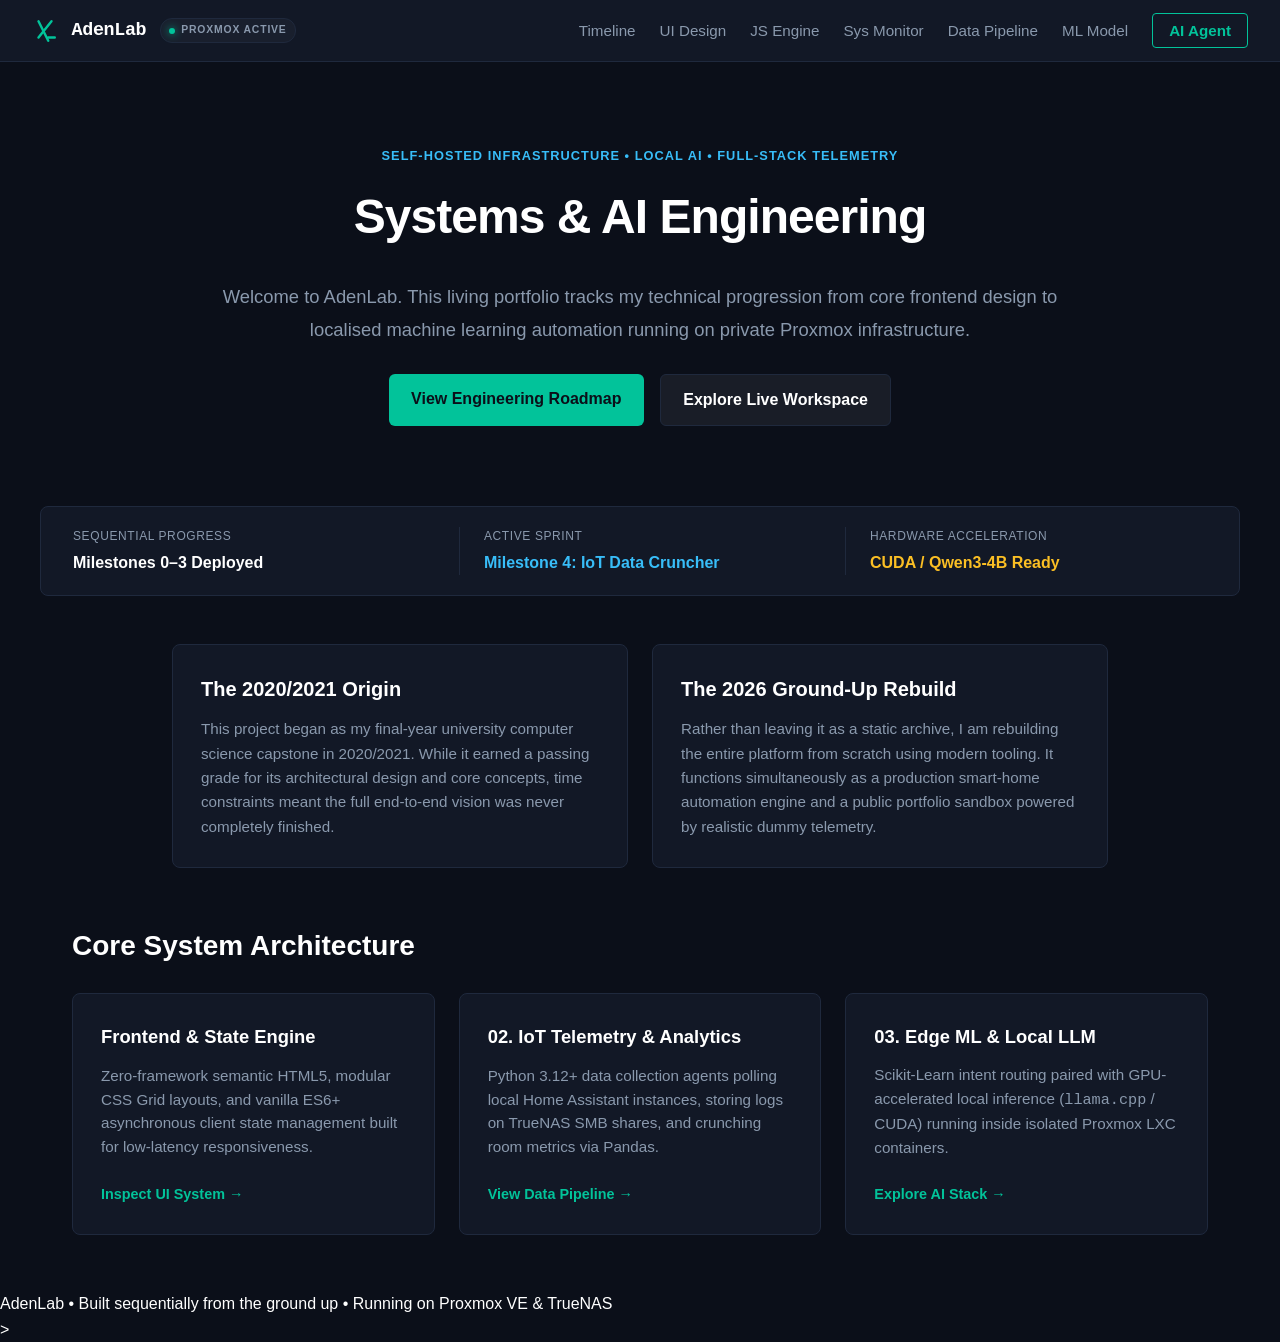
==== commit f9de7337: "feat(ui): add custom SVG monogram logo to navigation header" ====
--- a/index.html
+++ b/index.html
@@ -10,7 +10,27 @@
     <header>
         <nav>
             <a href="/" class="logo">
-                AdenLab <span id="system-status-pill" class="status-pill"><span id="status-dot" class="pulse-dot"></span> <span id="status-text">PROXMOX ACTIVE</span></span>
+                <!-- SVG Monogram Logo -->
+                <svg class="logo-icon" viewBox="0 0 32 32" xmlns="http://www.w3.org/2000/svg">
+                    <defs>
+                        <linearGradient id="logo-grad" x1="0%" y1="0%" x2="100%" y2="100%">
+                            <stop offset="0%" style="stop-color:var(--accent);stop-opacity:1" />
+                            <stop offset="100%" style="stop-color:#00cba9;stop-opacity:0.8" />
+                        </linearGradient>
+                    </defs>
+                    <path d="M8 4 L20 28" stroke="var(--accent)" stroke-width="3" stroke-linecap="round" />
+                    <path d="M24 4 L8 24" stroke="var(--accent)" stroke-width="3" stroke-linecap="round" />
+                    <path d="M20 24 L28 24" stroke="var(--accent)" stroke-width="3" stroke-linecap="round" />
+                </svg>
+
+                <!-- Site Title -->
+                <span class="logo-text">AdenLab</span>
+
+                <!-- Status Pill -->
+                <span id="system-status-pill" class="status-pill">
+                    <span id="status-dot" class="pulse-dot"></span>
+                    <span id="status-text">PROXMOX ACTIVE</span>
+                </span>
             </a>
             <ul>
                 <li><a href="/timeline">Timeline</a></li>
--- a/styles.css
+++ b/styles.css
@@ -883,4 +883,27 @@
         transform: scale(0.95);
         box-shadow: 0 0 0 0 rgba(239, 68, 68, 0);
     }
+}
+
+/* Navigation Logo Layout */
+.logo {
+    display: flex;
+    align-items: center;
+    gap: 0.85rem;
+    text-decoration: none;
+}
+
+/* Monogram SVG Icon Sizing */
+.logo-icon {
+    width: 26px;
+    height: 26px;
+    flex-shrink: 0;
+}
+
+/* Site Title Typography */
+.logo-text {
+    font-size: 1.15rem;
+    font-weight: 700;
+    color: var(--text-primary);
+    letter-spacing: -0.02em;
 }
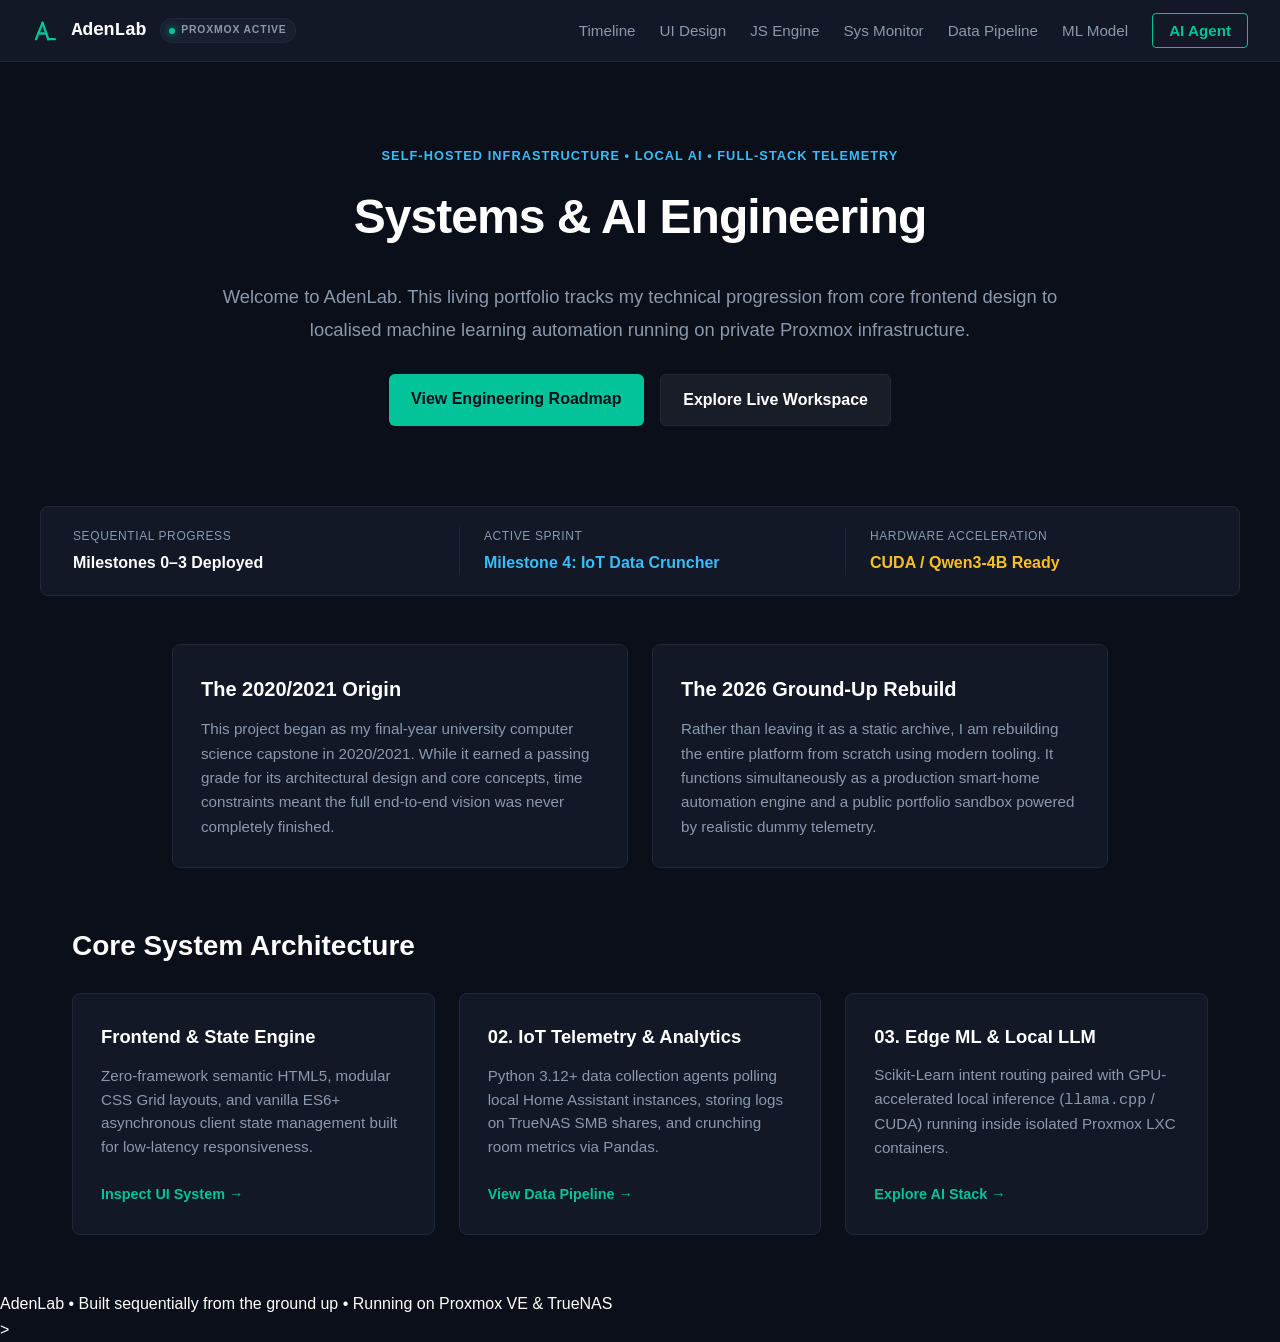
==== commit 6c3c83f1: "Fixing the SVG logo" ====
--- a/index.html
+++ b/index.html
@@ -12,15 +12,14 @@
             <a href="/" class="logo">
                 <!-- SVG Monogram Logo -->
                 <svg class="logo-icon" viewBox="0 0 32 32" xmlns="http://www.w3.org/2000/svg">
-                    <defs>
-                        <linearGradient id="logo-grad" x1="0%" y1="0%" x2="100%" y2="100%">
-                            <stop offset="0%" style="stop-color:var(--accent);stop-opacity:1" />
-                            <stop offset="100%" style="stop-color:#00cba9;stop-opacity:0.8" />
-                        </linearGradient>
-                    </defs>
-                    <path d="M8 4 L20 28" stroke="var(--accent)" stroke-width="3" stroke-linecap="round" />
-                    <path d="M24 4 L8 24" stroke="var(--accent)" stroke-width="3" stroke-linecap="round" />
-                    <path d="M20 24 L28 24" stroke="var(--accent)" stroke-width="3" stroke-linecap="round" />
+                    <!-- Left leg of the 'A' -->
+                    <path d="M5 26 L13 6" stroke="var(--accent)" stroke-width="3" stroke-linecap="round" />
+                    <!-- Shared center leg ('A' right leg / 'L' vertical stem) -->
+                    <path d="M13 6 L20 26" stroke="var(--accent)" stroke-width="3" stroke-linecap="round" />
+                    <!-- Crossbar of the 'A' -->
+                    <path d="M8 19 L17 19" stroke="var(--accent)" stroke-width="3" stroke-linecap="round" />
+                    <!-- Foot of the 'L' -->
+                    <path d="M20 26 L28 26" stroke="var(--accent)" stroke-width="3" stroke-linecap="round" />
                 </svg>
 
                 <!-- Site Title -->
